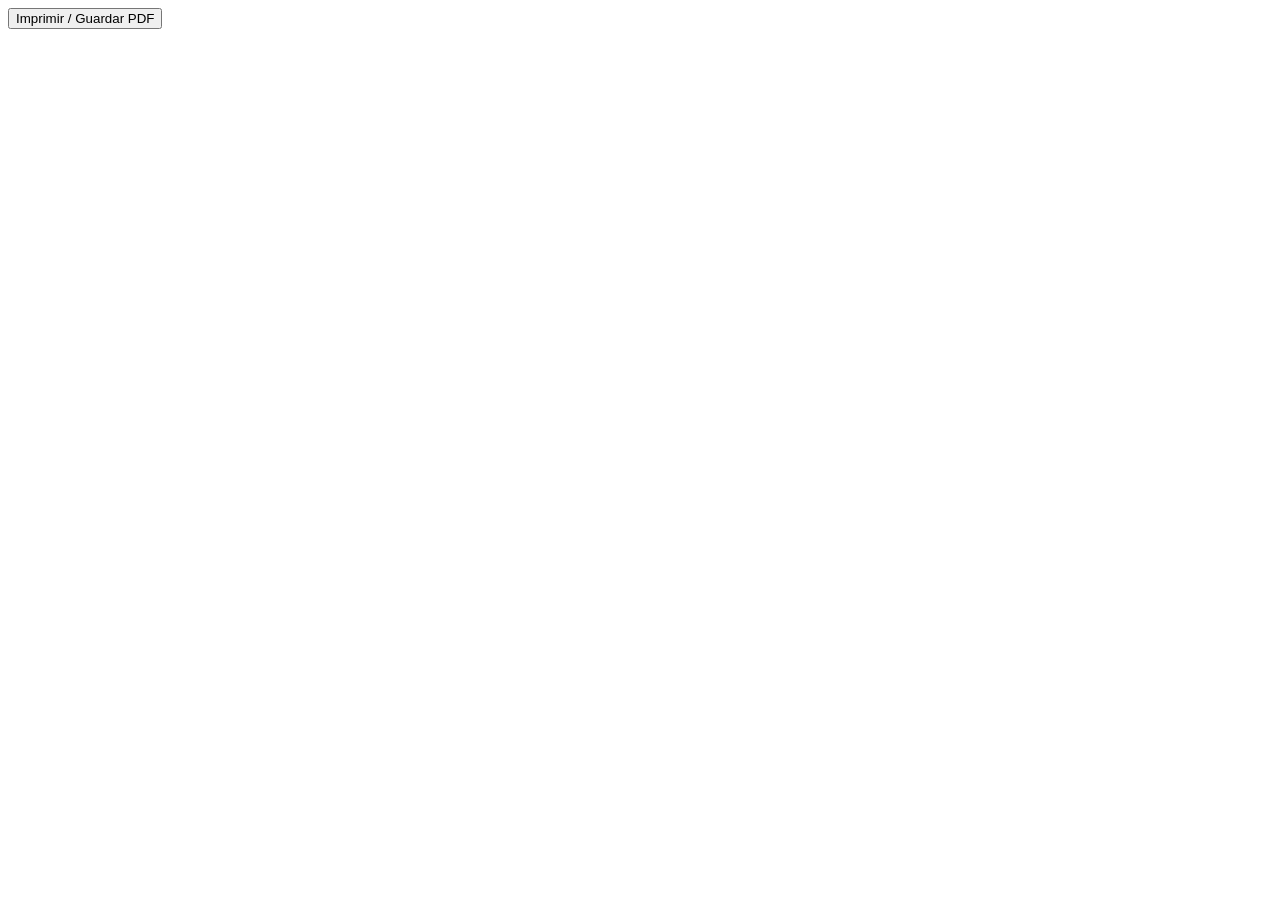
==== index.html @ ff4b54ac "Comment" ====
<!DOCTYPE html>
<html lang="es">
<head>
  <meta charset="UTF-8">
  <meta name="viewport" content="width=device-width, initial-scale=1.0">
  <title>CV — Manuel Martínez</title>
  <link rel="stylesheet" href="styles.css">
  <script src="app.js" defer></script>
</head>
<body>

  <div class="toolbar">
    <button type="button" id="btn-print" class="btn">Imprimir / Guardar PDF</button>
  </div>

  <div class="page">

    <header>
      <h1 id="cv-name"></h1>
      <p class="headline" id="cv-headline"></p>
      <div class="contact" id="cv-contact"></div>
    </header>

    <div class="body-grid">
      <main id="cv-main"></main>
      <aside class="side" id="cv-side"></aside>
    </div>

    <footer id="cv-footer"></footer>

  </div>

</body>
</html>
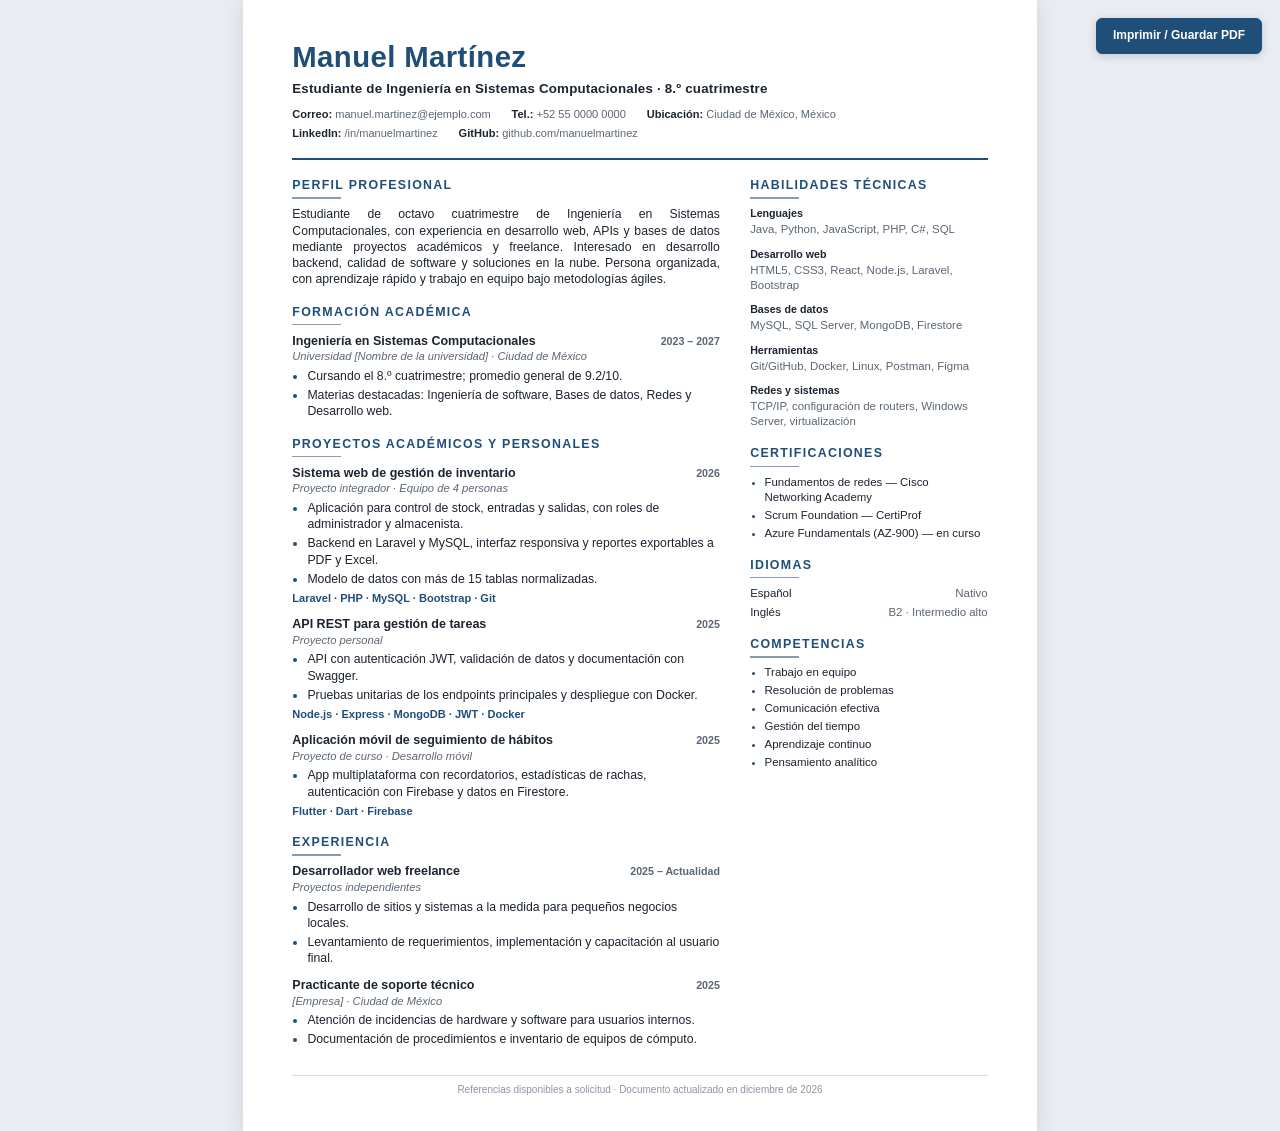
==== commit e8bf17fa: "Primer commit: CV en HTML, CSS y JavaScript" ====
--- a/index.html
+++ b/index.html
@@ -4,10 +4,14 @@
   <meta charset="UTF-8">
   <meta name="viewport" content="width=device-width, initial-scale=1.0">
   <title>CV — Manuel Martínez</title>
-  <link rel="stylesheet" href="styles.css">
-  <script src="app.js" defer></script>
+  <link rel="stylesheet" href="css/styles.css">
+  <script src="js/interactions.js" defer></script>
 </head>
 <body>
+
+  <noscript>
+    <p class="noscript">Activa JavaScript en tu navegador para ver el contenido del CV.</p>
+  </noscript>
 
   <div class="toolbar">
     <button type="button" id="btn-print" class="btn">Imprimir / Guardar PDF</button>
--- a/css/styles.css
+++ b/css/styles.css
@@ -0,0 +1,291 @@
+/* ============================================================
+   CV — Manuel Martínez
+   Estilos de pantalla e impresión (A4, una página)
+   ============================================================ */
+
+:root {
+  --ink: #1c2430;
+  --muted: #5b6675;
+  --accent: #1f4e79;
+  --rule: #d8dee6;
+  --page-bg: #e9edf2;
+}
+
+* {
+  box-sizing: border-box;
+}
+
+@page {
+  size: A4;
+  margin: 0;
+}
+
+body {
+  margin: 0;
+  background: var(--page-bg);
+  color: var(--ink);
+  font-family: "Segoe UI", "Helvetica Neue", Arial, sans-serif;
+  font-size: 9.2pt;
+  line-height: 1.33;
+  -webkit-print-color-adjust: exact;
+  print-color-adjust: exact;
+}
+
+/* ---------- Botón de impresión (solo pantalla) ---------- */
+.noscript {
+  margin: 0;
+  padding: 14px;
+  background: #fff3cd;
+  color: #664d03;
+  text-align: center;
+  font-size: 10pt;
+}
+
+.toolbar {
+  position: fixed;
+  top: 18px;
+  right: 18px;
+  z-index: 10;
+}
+
+.btn {
+  padding: 9px 16px;
+  border: 1px solid var(--accent);
+  border-radius: 6px;
+  background: var(--accent);
+  color: #fff;
+  font: inherit;
+  font-size: 9pt;
+  font-weight: 600;
+  cursor: pointer;
+  box-shadow: 0 2px 8px rgba(20, 30, 45, .18);
+  transition: background .15s ease, transform .15s ease;
+}
+
+.btn:hover {
+  background: #163b5c;
+  transform: translateY(-1px);
+}
+
+.btn:focus-visible {
+  outline: 2px solid #7aa7cf;
+  outline-offset: 2px;
+}
+
+/* En pantallas estrechas, mover el botón para no tapar el encabezado */
+@media screen and (max-width: 1100px) {
+  .toolbar {
+    top: auto;
+    bottom: 18px;
+  }
+}
+
+/* ---------- Hoja A4 ---------- */
+.page {
+  width: 210mm;
+  min-height: 297mm;
+  margin: 0 auto;
+  padding: 11mm 13mm 9mm;
+  background: #fff;
+  box-shadow: 0 2px 18px rgba(20, 30, 45, .12);
+}
+
+/* ---------- Encabezado ---------- */
+header {
+  border-bottom: 2.5px solid var(--accent);
+  padding-bottom: 4.5mm;
+  margin-bottom: 4.5mm;
+}
+
+h1 {
+  margin: 0;
+  font-size: 22pt;
+  font-weight: 700;
+  letter-spacing: .4px;
+  color: var(--accent);
+  line-height: 1.05;
+}
+
+.headline {
+  margin: 2mm 0 2.5mm;
+  font-size: 10pt;
+  font-weight: 600;
+  color: var(--ink);
+  letter-spacing: .2px;
+}
+
+.contact {
+  display: flex;
+  flex-wrap: wrap;
+  gap: 1.2mm 5.5mm;
+  font-size: 8.3pt;
+  color: var(--muted);
+}
+
+.contact span {
+  white-space: nowrap;
+}
+
+.contact b {
+  color: var(--ink);
+  font-weight: 600;
+}
+
+/* ---------- Estructura de dos columnas ---------- */
+.body-grid {
+  display: grid;
+  grid-template-columns: 1.8fr 1fr;
+  gap: 0 8mm;
+}
+
+section {
+  margin-bottom: 4.2mm;
+}
+
+h2 {
+  margin: 0 0 2mm;
+  font-size: 9.3pt;
+  font-weight: 700;
+  letter-spacing: 1.3px;
+  text-transform: uppercase;
+  color: var(--accent);
+}
+
+h2::after {
+  content: "";
+  display: block;
+  width: 13mm;
+  height: 1.4px;
+  background: var(--accent);
+  margin-top: 1mm;
+  opacity: .55;
+}
+
+p {
+  margin: 0 0 1.5mm;
+  text-align: justify;
+}
+
+/* ---------- Entradas ---------- */
+.entry {
+  margin-bottom: 2.8mm;
+}
+
+.entry:last-child {
+  margin-bottom: 0;
+}
+
+.entry-head {
+  display: flex;
+  justify-content: space-between;
+  align-items: baseline;
+  gap: 3mm;
+}
+
+.entry-title {
+  font-size: 9.4pt;
+  font-weight: 700;
+  color: var(--ink);
+}
+
+.entry-sub {
+  font-size: 8.4pt;
+  font-style: italic;
+  color: var(--muted);
+}
+
+.entry-date {
+  font-size: 8pt;
+  font-weight: 600;
+  color: var(--muted);
+  white-space: nowrap;
+}
+
+ul {
+  margin: 1mm 0 0;
+  padding-left: 4mm;
+}
+
+li {
+  margin-bottom: .7mm;
+}
+
+li::marker {
+  color: var(--accent);
+}
+
+.tags {
+  margin-top: 1mm;
+  font-size: 8.3pt;
+  color: var(--accent);
+  font-weight: 600;
+}
+
+/* ---------- Barra lateral ---------- */
+.side section {
+  margin-bottom: 4.2mm;
+}
+
+.skill-group {
+  margin-bottom: 2.4mm;
+}
+
+.skill-group:last-child {
+  margin-bottom: 0;
+}
+
+.skill-label {
+  font-size: 8pt;
+  font-weight: 700;
+  color: var(--ink);
+  margin-bottom: .5mm;
+}
+
+.skill-text {
+  font-size: 8.6pt;
+  color: var(--muted);
+}
+
+.lang-row {
+  display: flex;
+  justify-content: space-between;
+  font-size: 8.6pt;
+  margin-bottom: 1mm;
+}
+
+.lang-row span:last-child {
+  color: var(--muted);
+}
+
+.side ul {
+  padding-left: 3.8mm;
+  font-size: 8.6pt;
+}
+
+/* ---------- Pie ---------- */
+footer {
+  margin-top: 3mm;
+  padding-top: 2mm;
+  border-top: 1px solid var(--rule);
+  font-size: 7.5pt;
+  color: #8b95a3;
+  text-align: center;
+}
+
+/* ---------- Impresión ---------- */
+@media print {
+  body {
+    background: #fff;
+  }
+
+  .toolbar {
+    display: none;
+  }
+
+  .page {
+    box-shadow: none;
+    margin: 0;
+    min-height: 0;
+    padding: 10mm 13mm;
+  }
+}
